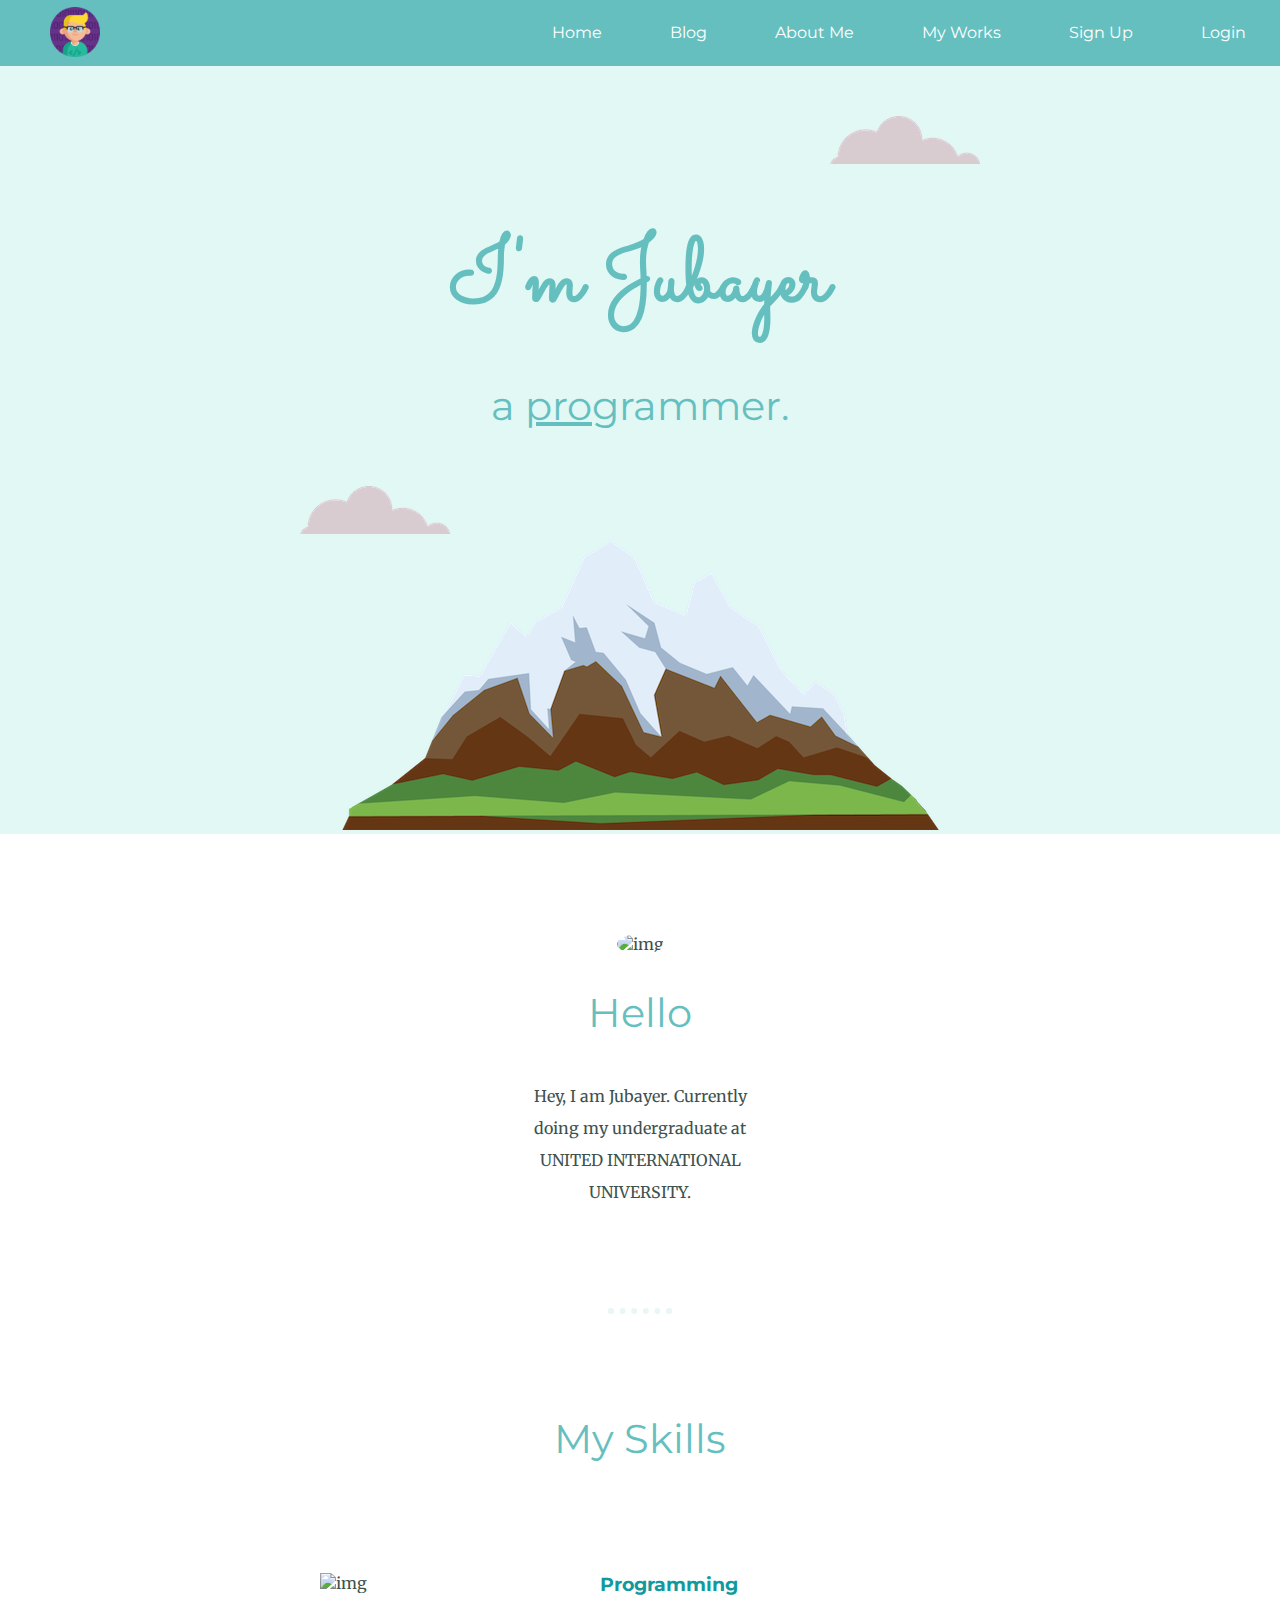
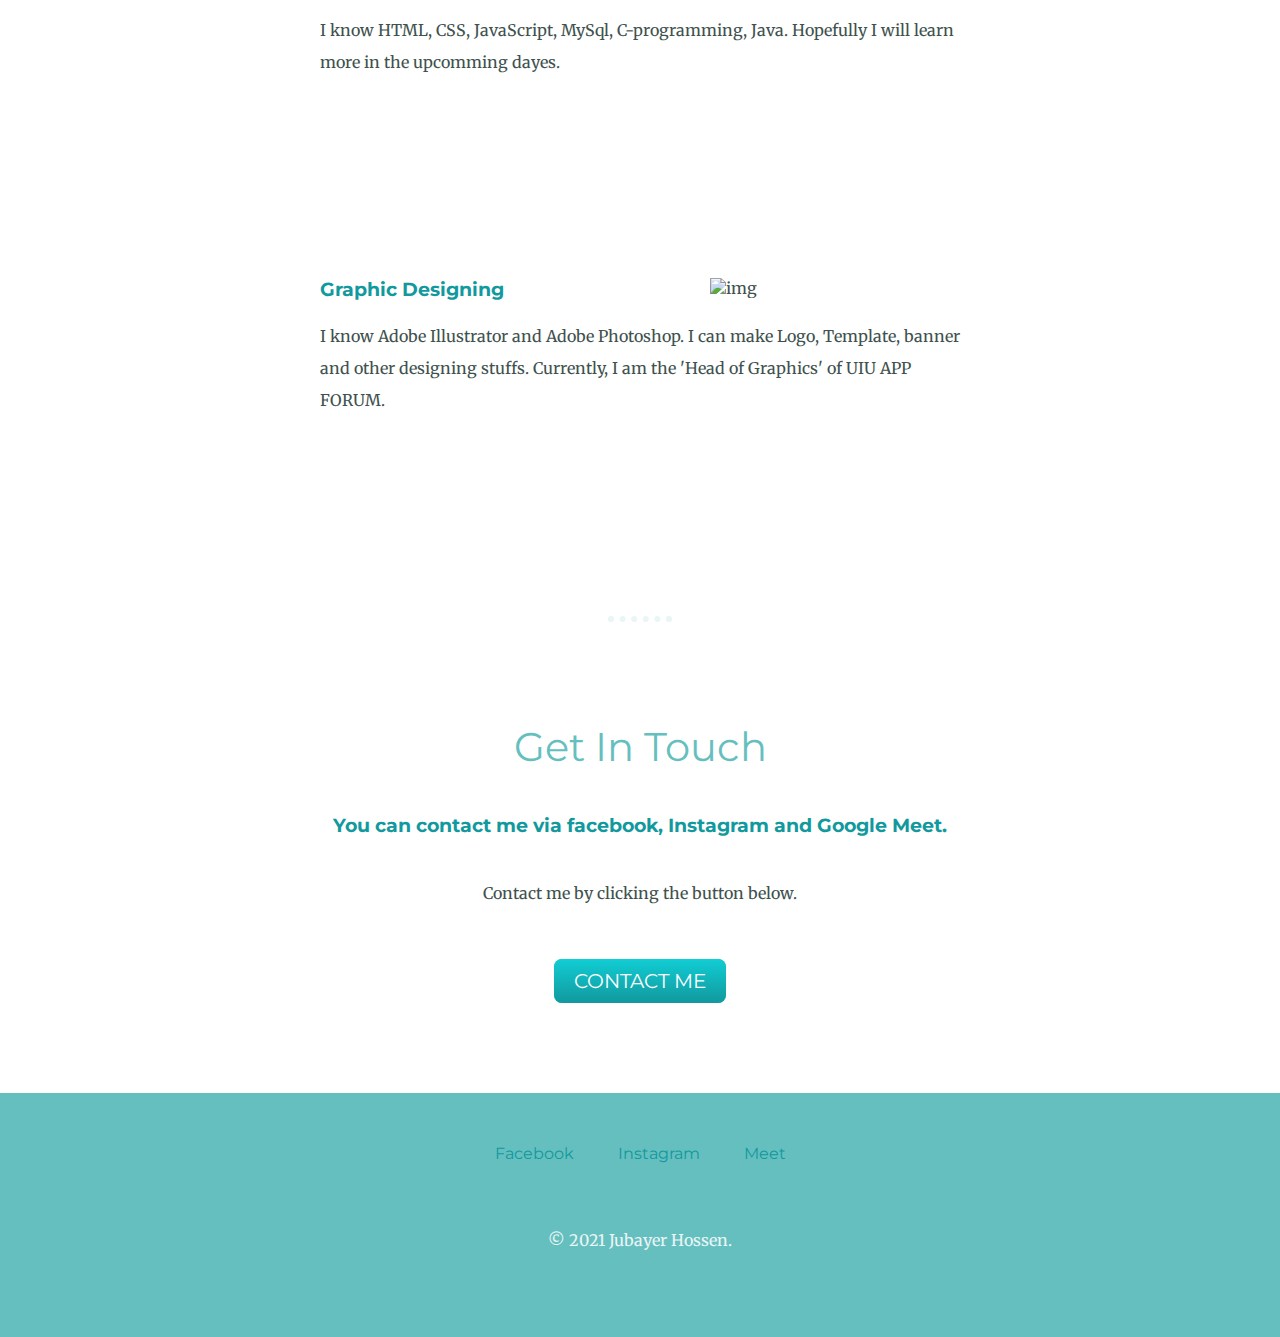
==== index.html @ 1f37ad6a "Add files via upload" ====
<!DOCTYPE html>
<html>
    <head>
        <meta charset="utf-8">
        <title>Jubayer Hossen</title>
        <link rel="stylesheet" href="css/stayels.css">
        <link rel = "icon" href="me.ico">
        <link rel="preconnect" href="https://fonts.googleapis.com">
        <link rel="preconnect" href="https://fonts.gstatic.com" crossorigin>
        <link href="https://fonts.googleapis.com/css2?family=Merriweather:wght@400&family=Montserrat:wght@400&family=Sacramento&display=swap" rel="stylesheet">
    </head>
    <body>
      <nav id='menu'>
        <input type='checkbox' id='responsive-menu' onclick='updatemenu()'><label></label>
        <ul>
          <img class= "prof" src="img/jub.png" alt="img">
          <li><a href='#'>Login</a></li>
          <li><a href='#'>Sign Up</a></li>
          <li><a href='#'>My Works</a></li>
          <li><a href='#'>About Me</a></li>
          <li><a href='#'>Blog</a></li>
          <li><a href='#'>Home</a></li>
          
        </ul>
      </nav>
        <div class="top-container">
            <img class = top_cloud src="img/cloud.png" alt="img">
            <h1>I'm Jubayer</h1>
            <h2>a <span class="pro">pro</span>grammer.</h2>
            <img class = bot_cloud src="img/cloud.png" alt="img">
            <img class = mountain src="img/mountain.png" alt="img">
        </div>
        
        <div class="middle-container">
            <div class="profile">
              <img class = profile src="img/2.jpg" alt="img">
              <h2>Hello</h2>
              <p class="intro">Hey, I am Jubayer. Currently doing my undergraduate at UNITED INTERNATIONAL UNIVERSITY.</p>
            </div>

            <hr>
            <div class="skills">
              <h2>My Skills</h2>
              <div class="skill-row">
                <img class="first" src="https://media0.giphy.com/media/juua9i2c2fA0AIp2iq/giphy.gif?cid=ecf05e47xk97z1zlf89w2gt4kkdm0joruosmxil1bbqbtal8&rid=giphy.gif&ct=s" alt="img">
                <h3>Programming</h3>
                <p>I know HTML, CSS, JavaScript, MySql, C-programming, Java. Hopefully I will learn more in the upcomming dayes.</p>
              </div>
              <div class="skill-row">
                <img class="sec" src="https://media0.giphy.com/media/cdJwQTnlm0jvY2NHe2/giphy.gif?cid=ecf05e47f5pr5jm8n5w1z8f0r06uxhjt0uqhvdlfcwecsxd5&rid=giphy.gif&ct=s" alt="img">
                <h3>Graphic Designing</h3>
                <p>I know Adobe Illustrator and Adobe Photoshop. I can make Logo, Template, banner and other designing stuffs. Currently, I am the 'Head of Graphics' of UIU APP FORUM.</p>
              </div>
            </div>

            <hr>
            <div class="contact-me">
              <h2>Get In Touch</h2>
              <h3>You can contact me via facebook, Instagram and Google Meet.</h3>
              <p class= "con_msg">Contact me by clicking the button below.</p>
              <a class="btn" href="mailto:jhossen191254@bscse.uiu.ac.bd">CONTACT ME</a>
            </div>
          </div>
          
          <div class="bottom-container">
            <a class="footer-link" href="https://www.facebook.com/jubayer.hossen.254">Facebook</a>
            <a class="footer-link" href="https://www.instagram.com/solanum_tuberosum_007/">Instagram</a>
            <a class="footer-link" href="https://meet.google.com/grn-odrm-jmh">Meet</a>
            <p class ="copyright">© 2021 Jubayer Hossen.</p>
          </div>
    </body>
</html>
---- css/stayels.css ----
body{
    color: #40514E;
    margin: 0;
    text-align: center;
    font-family: 'Merriweather', serif;
}

h1{
    color: #66BFBF;
    font-size: 5.625rem;
    margin: 50px auto 0 auto;
    font-family: 'Sacramento', cursive;
}

h2{
    color: #66BFBF;
    font-family: 'Montserrat', sans-serif;
    font-size: 2.5rem;
    font-weight: normal;
    padding-bottom: 10px;
}

h3{
    color: #11999E;
    font-family: 'Montserrat', sans-serif;
}

p{
    line-height: 2;
}

a{
    color: #11999E;
    font-family: 'Montserrat', sans-serif;
    margin: 10px 20px;
    text-decoration: none;
}

a:hover{
    color: #EAF6F6;
}

hr{
    border: dotted #EaF6F6 6px;
    border-bottom: none;
    width: 4%;
    margin: 100px auto;
}

.top-container {
    background-color: #E1F8F5;
    position: relative;
    padding-top: 100px;
}

.middle-container{
    margin: 100px 0;
}

.pro{
    text-decoration: underline;
}

.top_cloud{
    position: absolute;
    right: 300px;
    top: 50px;
}

.bot_cloud{
    position: absolute;
    left: 300px;
    bottom: 300px;
}

.skill-row{
    width: 50%;
    margin: 100px auto 200px auto;
    text-align: left;
}

.profile{
    border-radius: 50%;
    width: 250px;
    margin: 0 auto 0 auto;
}

.first{
    width: 250px;
    float: left;
    margin-right: 30px;
}
.sec{
    width: 250px;
    float: right;
    margin-left: 15px;
}

.con_msg{
    width: 90%;
    margin: 40px auto 60px;
}

.btn {
    background: #11CDD4;
    background-image: -webkit-linear-gradient(top, #11CDD4, #11999E);
    background-image: -moz-linear-gradient(top, #11CDD4, #11999E);
    background-image: -ms-linear-gradient(top, #11CDD4, #11999E);
    background-image: -o-linear-gradient(top, #11CDD4, #11999E);
    background-image: linear-gradient(to bottom, #11CDD4, #11999E);
    -webkit-border-radius: 8;
    -moz-border-radius: 8;
    border-radius: 8px;
    font-family: 'Montserrat', sans-serif;
    color: #ffffff;
    font-size: 20px;
    padding: 10px 20px 10px 20px;
    text-decoration: none;
  }
  
  .btn:hover {
    background: #30E3CB;
    background-image: -webkit-linear-gradient(top, #30E3CB, #2BC4AD);
    background-image: -moz-linear-gradient(top, #30E3CB, #2Bc4AD);
    background-image: -ms-linear-gradient(top, #30E3CB, #2Bc4AD);
    background-image: -o-linear-gradient(top, #30E3CB, #2Bc4AD);
    background-image: linear-gradient(to bottom, #30E3CB, #2Bc4AD);
    text-decoration: none;
  }

  .bottom-container{
      background-color: #66BFBF;
      padding: 50px 0 20px;
  }
  .copyright{
    color: #EAF6F6;
    padding: 45px 0;
  }



#menu {
	background: #66BFBF;
	color: #FFF;
	height: 46px;
	padding-left: 18px;
	border-radius: 0px;
    padding-bottom: 20px;
}
#menu ul, #menu li {
	margin: 0 auto;
	padding: 0;
	list-style: none
}
#menu ul {
	width: 100%;
}
#menu li {
	float: right;
	display: inline;
	position: relative;
}
#menu a {
	display: block;
	line-height: 46px;
	padding: 0 14px;
	text-decoration: none;
	color: #FFFFFF;
	font-size: 16px;
}
#menu a.dropdown-arrow:after {
	content: "\25BE";
	margin-left: 5px;
}
#menu li a:hover {
	color: #0099CC;
	background: #F2F2F2;
}
#menu input {
	display: none;
	margin: 0;
	padding: 0;
	height: 46px;
	width: 100%;
	opacity: 0;
	cursor: pointer
}
#menu label {
	display: none;
	line-height: 46px;
	text-align: center;
	position: absolute;
	left: 35px
}
#menu label:before {
	font-size: 1.6em;
	content: "\2261"; 
	margin-left: 20px;
}
#menu ul.sub-menus{
	height: auto;
	overflow: hidden;
	width: 170px;
	background: #444444;
	position: absolute;
	z-index: 99;
	display: none;
}
#menu ul.sub-menus li {
	display: block;
	width: 100%;
}
#menu ul.sub-menus a {
	color: #FFFFFF;
	font-size: 16px;
}
#menu li:hover ul.sub-menus {
	display: block
}
#menu ul.sub-menus a:hover{
	background: #F2F2F2;
	color: #444444;
}
@media screen and (max-width: 800px){
	#menu {position:relative}
	#menu ul {background:#111;position:absolute;top:100%;right:0;left:0;z-index:3;height:auto;display:none}
	#menu ul.sub-menus {width:100%;position:static;}
	#menu ul.sub-menus a {padding-left:30px;}
	#menu li {display:block;float:none;width:auto;}
	#menu input, #menu label {position:absolute;top:0;left:0;display:block}
	#menu input {z-index:4}
	#menu input:checked + label {color:white}
	#menu input:checked + label:before {content:"\00d7"}
	#menu input:checked ~ ul {display:block}
}
.prof{
    width: 50px;
    position:absolute;
    top: 7px;
    left: 50px;
}
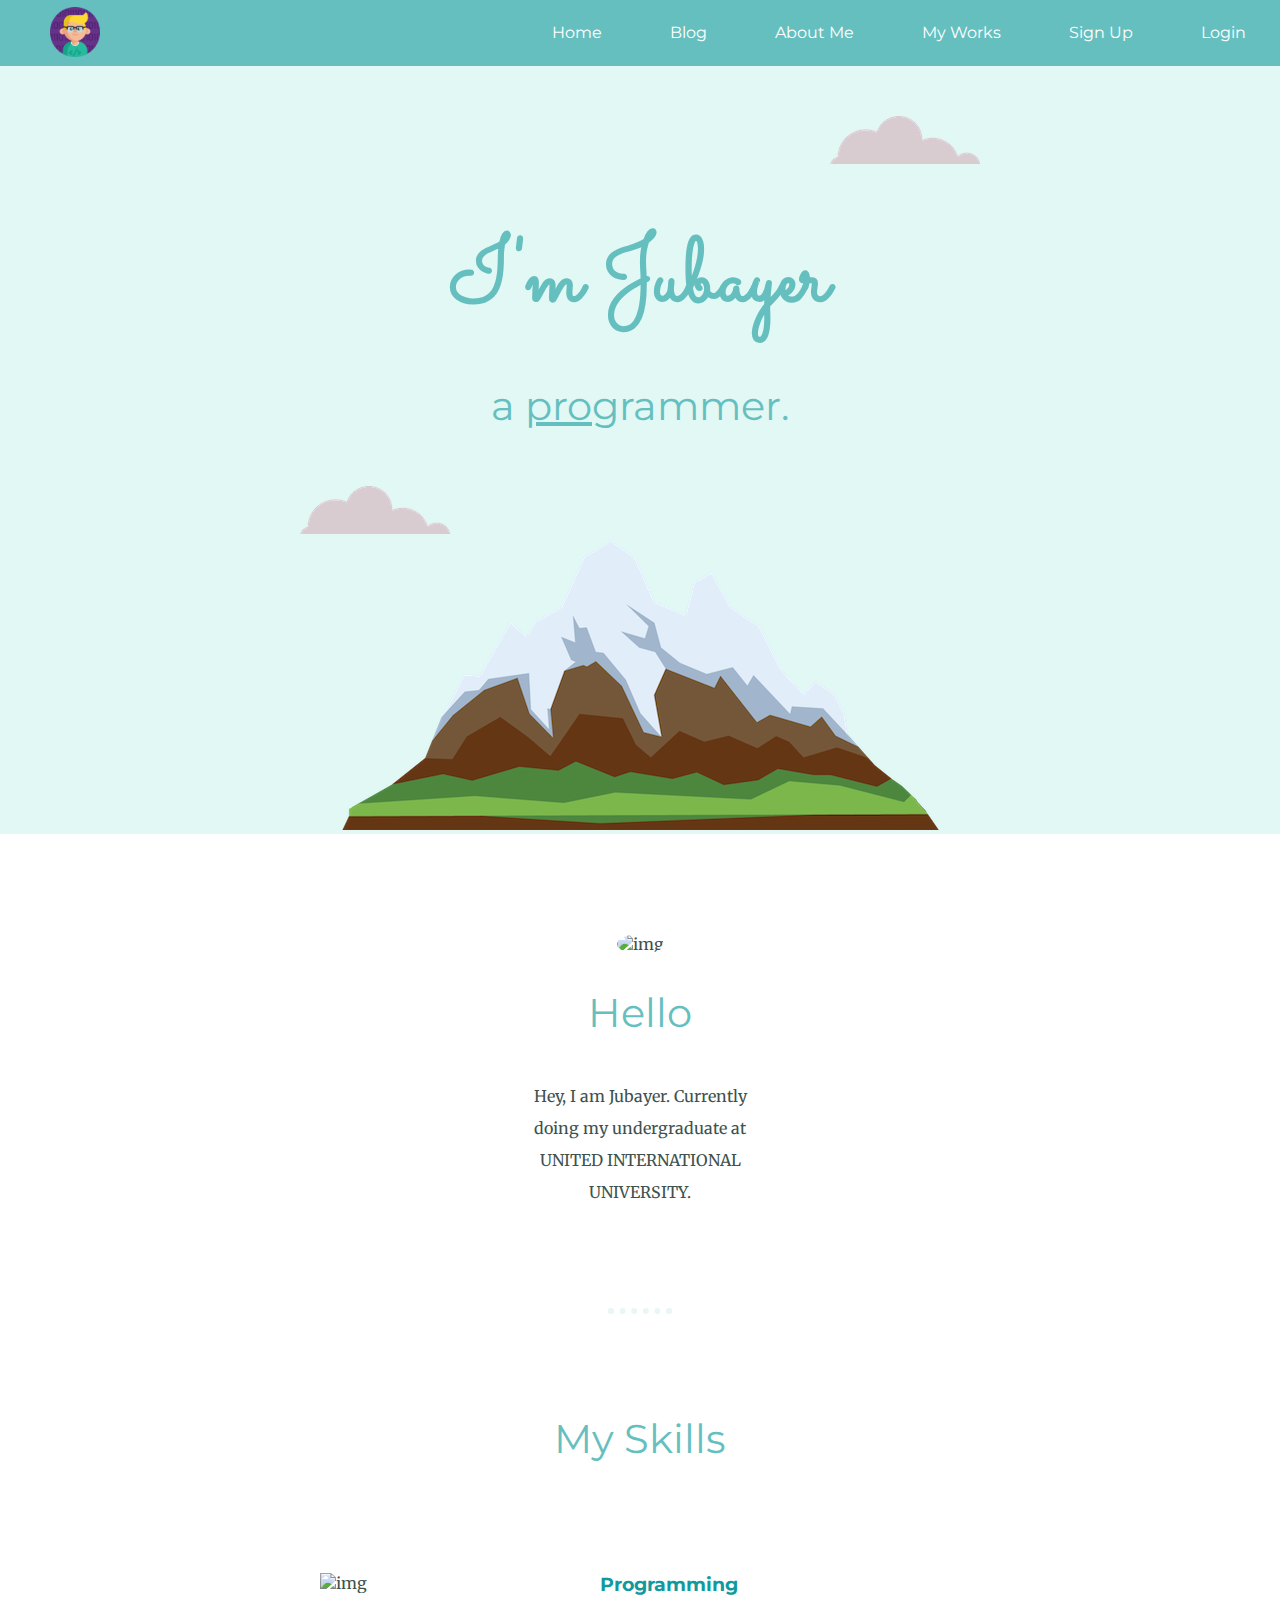
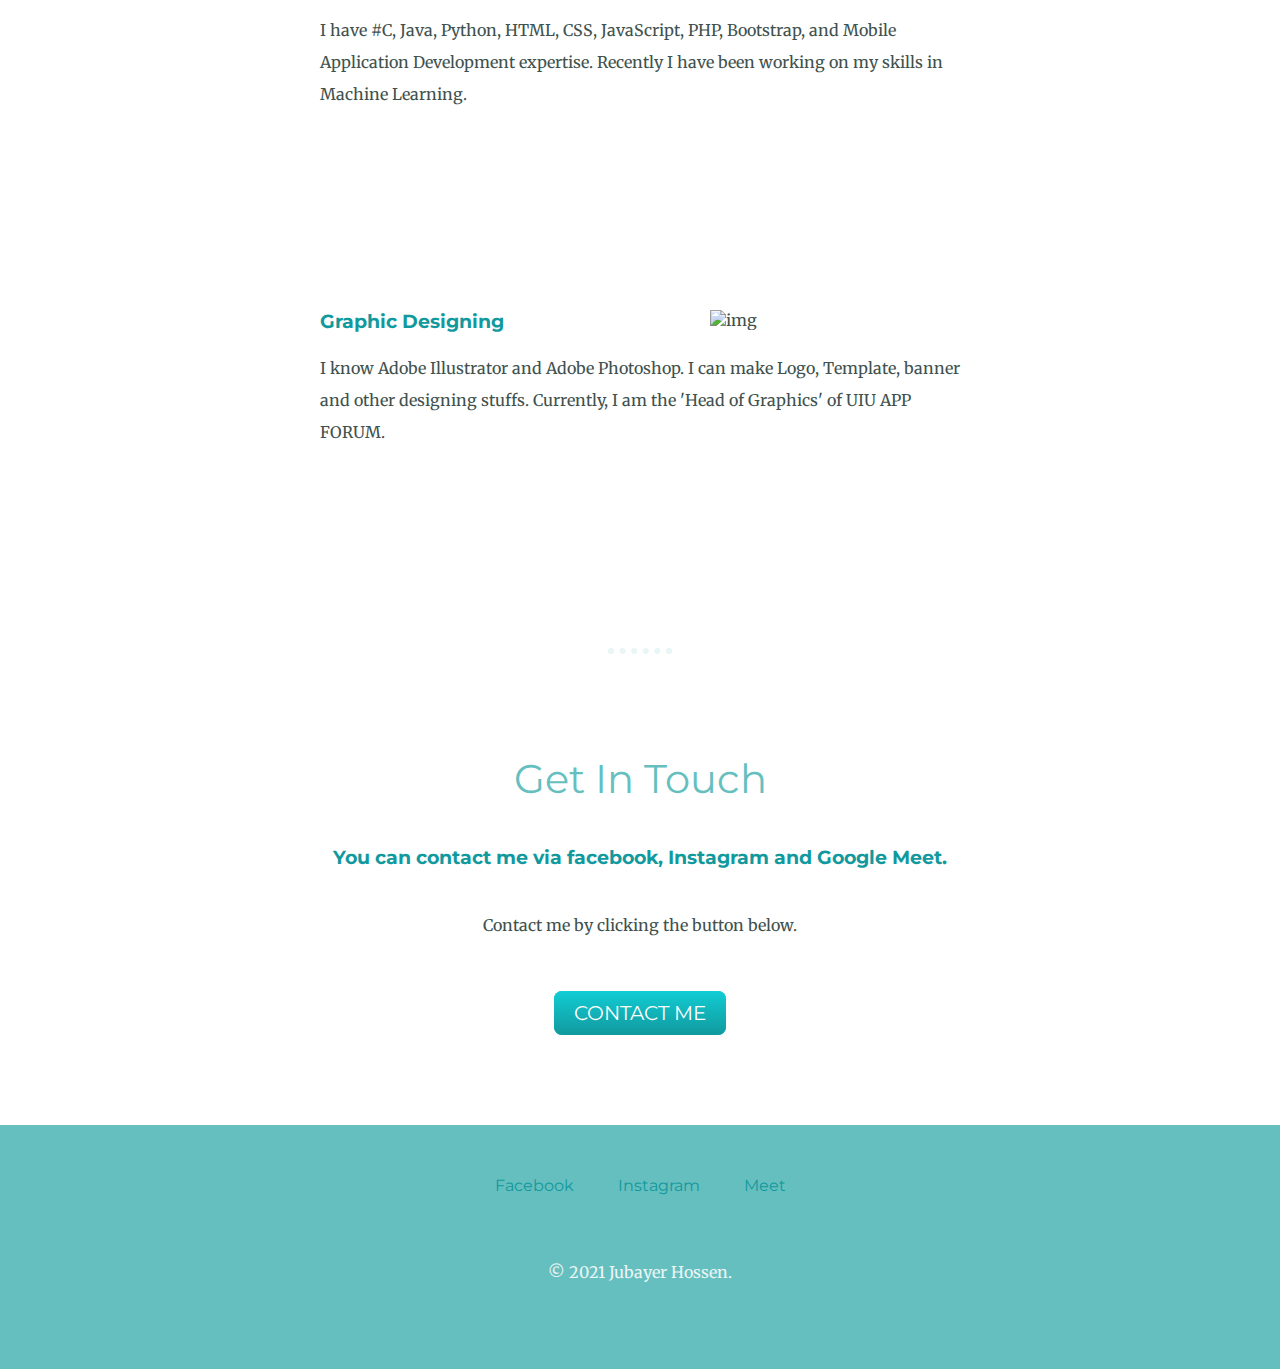
==== commit 661e4dd7: "Update index.html" ====
--- a/index.html
+++ b/index.html
@@ -44,7 +44,7 @@
               <div class="skill-row">
                 <img class="first" src="https://media0.giphy.com/media/juua9i2c2fA0AIp2iq/giphy.gif?cid=ecf05e47xk97z1zlf89w2gt4kkdm0joruosmxil1bbqbtal8&rid=giphy.gif&ct=s" alt="img">
                 <h3>Programming</h3>
-                <p>I know HTML, CSS, JavaScript, MySql, C-programming, Java. Hopefully I will learn more in the upcomming dayes.</p>
+                <p>I have #C, Java, Python, HTML, CSS, JavaScript, PHP, Bootstrap, and Mobile Application Development expertise. Recently I have been working on my skills in Machine Learning.</p>
               </div>
               <div class="skill-row">
                 <img class="sec" src="https://media0.giphy.com/media/cdJwQTnlm0jvY2NHe2/giphy.gif?cid=ecf05e47f5pr5jm8n5w1z8f0r06uxhjt0uqhvdlfcwecsxd5&rid=giphy.gif&ct=s" alt="img">
@@ -69,4 +69,4 @@
             <p class ="copyright">© 2021 Jubayer Hossen.</p>
           </div>
     </body>
-</html>+</html>
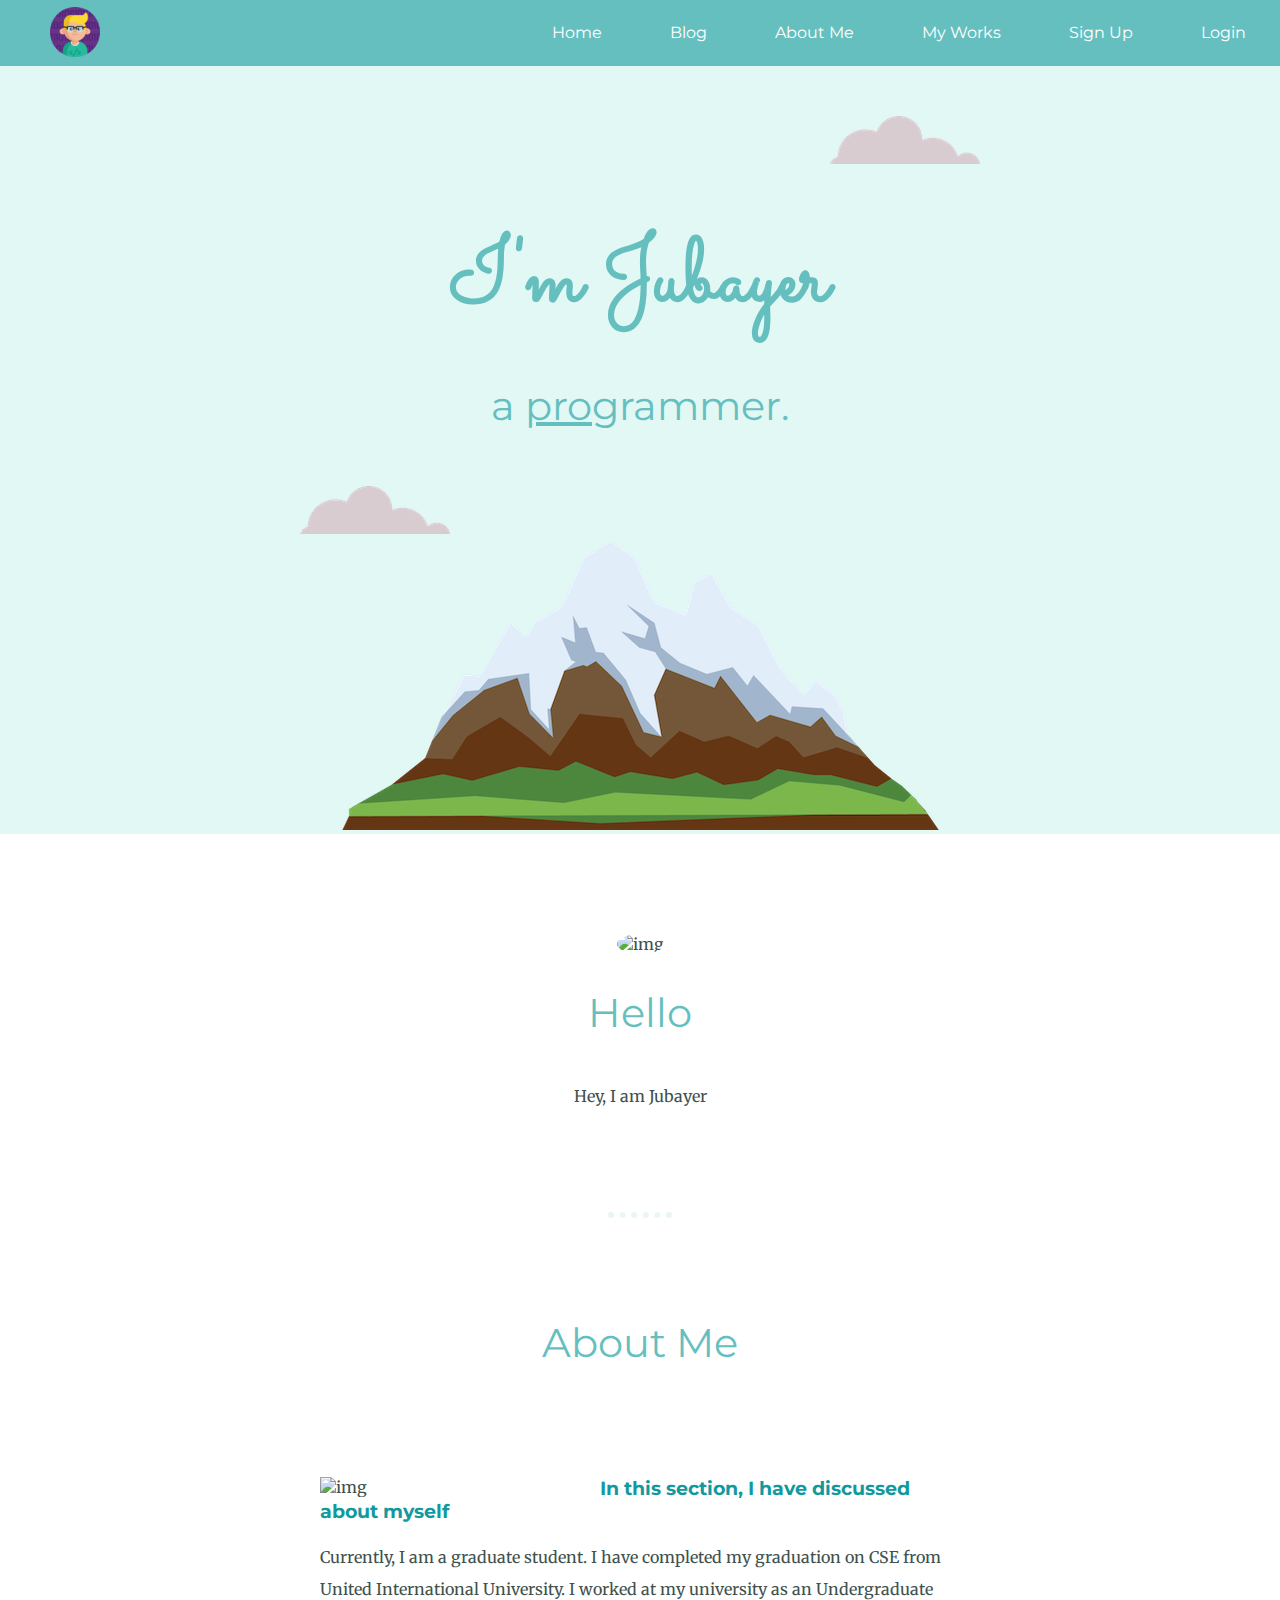
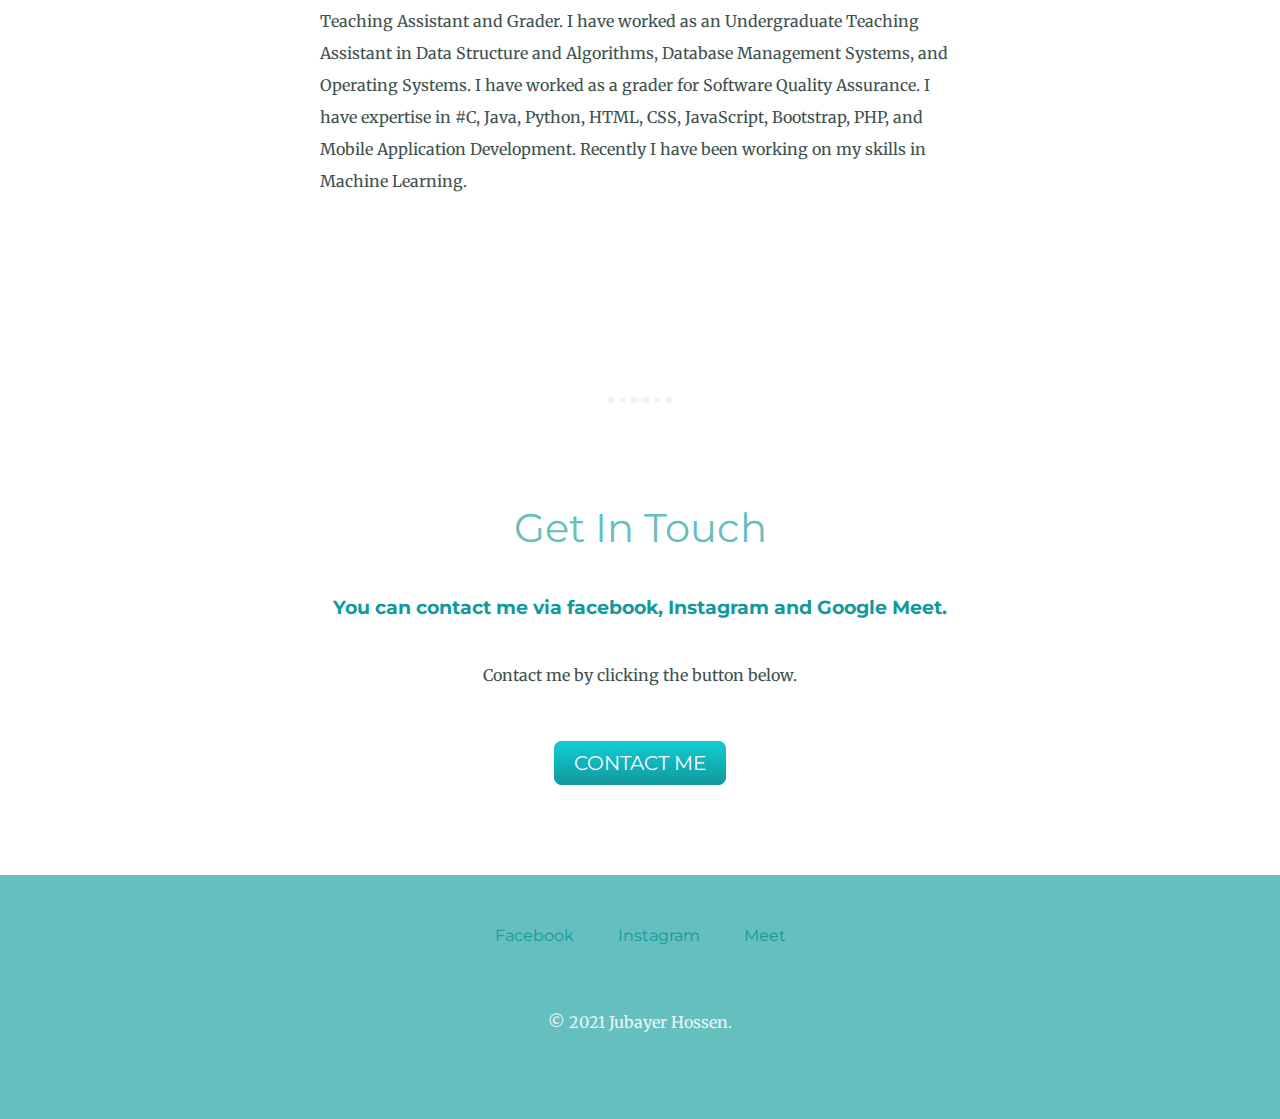
==== commit f81868b7: "Update index.html" ====
--- a/index.html
+++ b/index.html
@@ -35,22 +35,18 @@
             <div class="profile">
               <img class = profile src="img/2.jpg" alt="img">
               <h2>Hello</h2>
-              <p class="intro">Hey, I am Jubayer. Currently doing my undergraduate at UNITED INTERNATIONAL UNIVERSITY.</p>
+              <p class="intro">Hey, I am Jubayer</p>
             </div>
 
             <hr>
             <div class="skills">
-              <h2>My Skills</h2>
+              <h2>About Me</h2>
               <div class="skill-row">
                 <img class="first" src="https://media0.giphy.com/media/juua9i2c2fA0AIp2iq/giphy.gif?cid=ecf05e47xk97z1zlf89w2gt4kkdm0joruosmxil1bbqbtal8&rid=giphy.gif&ct=s" alt="img">
-                <h3>Programming</h3>
-                <p>I have #C, Java, Python, HTML, CSS, JavaScript, PHP, Bootstrap, and Mobile Application Development expertise. Recently I have been working on my skills in Machine Learning.</p>
+                <h3>In this section, I have discussed about myself</h3>
+                <p>Currently, I am a graduate student. I have completed my graduation on CSE from United International University. I worked at my university as an Undergraduate Teaching Assistant and Grader. I have worked as an Undergraduate Teaching Assistant in Data Structure and Algorithms, Database Management Systems, and Operating Systems. I have worked as a grader for Software Quality Assurance. I have expertise in #C, Java, Python, HTML, CSS, JavaScript, Bootstrap, PHP, and Mobile Application Development. Recently I have been working on my skills in Machine Learning.</p>
               </div>
-              <div class="skill-row">
-                <img class="sec" src="https://media0.giphy.com/media/cdJwQTnlm0jvY2NHe2/giphy.gif?cid=ecf05e47f5pr5jm8n5w1z8f0r06uxhjt0uqhvdlfcwecsxd5&rid=giphy.gif&ct=s" alt="img">
-                <h3>Graphic Designing</h3>
-                <p>I know Adobe Illustrator and Adobe Photoshop. I can make Logo, Template, banner and other designing stuffs. Currently, I am the 'Head of Graphics' of UIU APP FORUM.</p>
-              </div>
+              
             </div>
 
             <hr>
